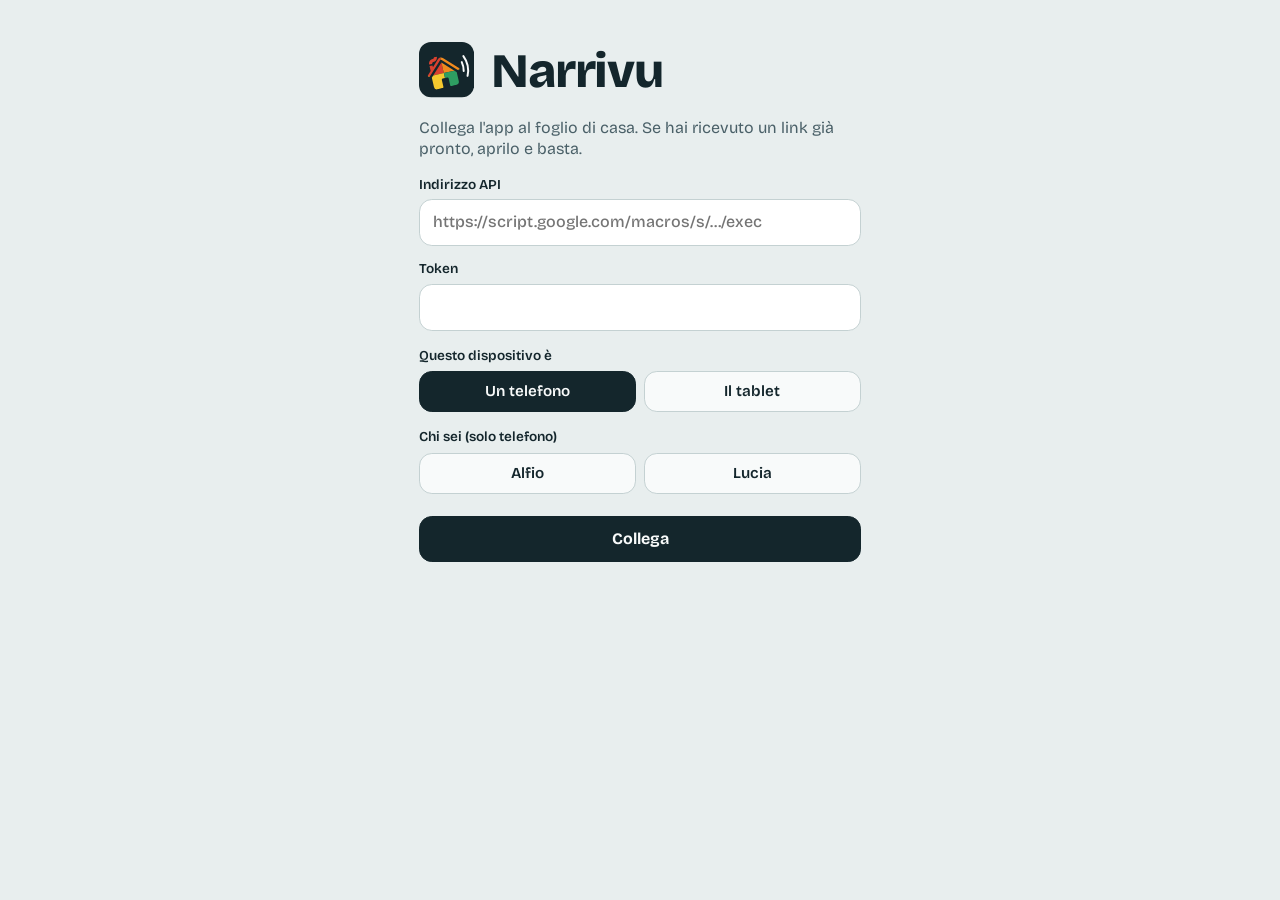
==== index.html @ bdf8d695 "Narrivu: agenda di famiglia (PWA + Apps Script + ntfy) Co-Authored-By: Claude Fable 5.2 <noreply@ant" ====
<!doctype html>
<html lang="it">
<head>
  <meta charset="utf-8">
  <meta name="viewport" content="width=device-width, initial-scale=1, viewport-fit=cover">
  <title>Narrivu</title>
  <meta name="theme-color" content="#E8EEEE">
  <meta name="mobile-web-app-capable" content="yes">
  <link rel="manifest" href="manifest.webmanifest">
  <link rel="icon" href="icon-192.png">
  <link rel="apple-touch-icon" href="icon-192.png">
  <link rel="preload" href="fonts/bricolage.woff2" as="font" type="font/woff2" crossorigin>
  <link rel="stylesheet" href="style.css">
</head>
<body>
  <div id="root"></div>
  <noscript>Serve JavaScript per usare il planner.</noscript>
  <script src="app.js"></script>
</body>
</html>
---- style.css ----
/* Planner di casa — stile. Licenza: GPL-3.0
   Idea: una lavagna fredda e chiara, con i "magneti" colorati delle persone
   come unico elemento forte. Tutto il resto resta in secondo piano. */

@font-face {
  font-family: "Bricolage Grotesque";
  src: url("fonts/bricolage.woff2") format("woff2");
  font-weight: 200 800;
  font-display: swap;
}

:root {
  --board: #E8EEEE;
  --paper: #F8FAFA;
  --ink: #14262C;
  --ink2: #4A6068;
  --line: #C4D1D2;
  --late: #B3261E;
  --soon: #F6D68A;
  --good: #2E9E62;
  /* Un magnete per persona: colore e colore del testo sopra di esso */
  --famiglia: #2F4650;
  --lucia: #C23B72;
  --eddie: #E8A020;
  --zaja: #25784B;
}
.p-famiglia { --pc: var(--famiglia); --pt: #fff; }
.p-lucia { --pc: var(--lucia); --pt: #fff; }
.p-eddie { --pc: var(--eddie); --pt: var(--ink); }
.p-zaja { --pc: var(--zaja); --pt: #fff; }

body.night {
  --board: #0D171A;
  --paper: #15232A;
  --ink: #DCE7E7;
  --ink2: #8FA5AA;
  --line: #27383E;
  --soon: #6B5A22;
}
body.night .display { filter: brightness(.72); }

* { box-sizing: border-box; }
html { font-family: "Bricolage Grotesque", system-ui, -apple-system, "Segoe UI", Roboto, sans-serif; font-optical-sizing: auto; -webkit-text-size-adjust: 100%; }
body { margin: 0; background: var(--board); color: var(--ink); font-size: 1rem; line-height: 1.3; -webkit-tap-highlight-color: transparent; }
body.sheet-open { overflow: hidden; }
button, input, select { font: inherit; color: inherit; }
button { cursor: pointer; }
h1, h2 { margin: 0; }
:focus-visible { outline: 3px solid var(--ink); outline-offset: 2px; }

.ico svg { width: 1.2em; height: 1.2em; fill: none; stroke: currentColor; stroke-width: 1.8; stroke-linecap: round; stroke-linejoin: round; vertical-align: -.2em; }

/* ------------------------------------------------------------------ */
/* Tablet                                                              */
/* ------------------------------------------------------------------ */
html.mode-display { font-size: min(1.25vw, 2vh); }
html.mode-display body { overflow: hidden; user-select: none; -webkit-user-select: none; }

.display {
  height: 100vh;
  width: 100vw;
  display: grid;
  grid-template-columns: minmax(0, 1fr) 27rem;
  grid-template-rows: auto minmax(0, 1fr);
  column-gap: 2.4rem;
  padding: 1.5rem 2.4rem 1.7rem;
}

.top {
  grid-column: 1 / -1;
  display: flex;
  align-items: baseline;
  gap: 1.6rem;
  padding-bottom: .9rem;
}
.top .date { font-size: 3.5rem; font-weight: 700; letter-spacing: -.02em; line-height: 1; flex: 1; }
.top .clock { font-size: 3.5rem; font-weight: 500; letter-spacing: -.02em; line-height: 1; }

.sync.ok::before { content: ""; display: inline-block; width: .8rem; height: .8rem; border-radius: 50%; background: var(--good); vertical-align: middle; }
.sync.off { color: var(--late); font-size: 1.15rem; font-weight: 600; }

.week { display: grid; grid-template-rows: minmax(min-content, 1.5fr) repeat(6, minmax(min-content, 1fr)) auto; min-height: 0; overflow: hidden; }

.day {
  display: grid;
  grid-template-columns: 7rem minmax(0, 1fr);
  gap: 1.2rem;
  align-items: center;
  border-top: 1px solid var(--line);
  padding: .15rem 0;
  min-height: 0;
}
.day.today { background: var(--paper); border-radius: 1.1rem; border-top-color: transparent; padding: .4rem .9rem .4rem .6rem; }

.dl { display: flex; flex-direction: column; align-items: center; line-height: 1; padding: .3rem 0; }
.dw { font-size: 1.2rem; font-weight: 600; color: var(--ink2); }
.dn { font-size: 2.7rem; font-weight: 700; letter-spacing: -.02em; }
.today .dl { background: var(--ink); color: var(--paper); border-radius: .9rem; padding: .7rem .4rem .6rem; gap: .2rem; }
.today .dw { color: inherit; opacity: .8; }
.today .dn { font-size: 3.4rem; }

.items { display: flex; flex-wrap: wrap; gap: .45rem .6rem; align-content: center; align-items: center; }

.mag {
  display: inline-flex;
  align-items: center;
  gap: .55rem;
  max-width: 100%;
  padding: .22rem .9rem .22rem .35rem;
  border-radius: .8rem;
  background: var(--pc, var(--ink));
  color: var(--pt, var(--paper));
  font-size: 1.4rem;
  font-weight: 600;
  line-height: 1.1;
}
.mag .tx { overflow: hidden; text-overflow: ellipsis; white-space: nowrap; }
.mag .t { font-weight: 800; }
.mag .au { flex: none; width: 1.7rem; height: 1.7rem; border-radius: 50%; display: grid; place-items: center; font-size: 1rem; font-weight: 800; background: rgba(255, 255, 255, .26); }
.p-eddie .au { background: rgba(20, 38, 44, .16); }
.mag .ico svg { width: 1.15em; height: 1.15em; }
.mag.rem { background: transparent; color: var(--ink); box-shadow: inset 0 0 0 .18rem var(--pc, var(--ink)); }
.mag.rem .au { background: var(--pc); color: var(--pt); }
.mag.past { opacity: .42; }
.more, .none { font-size: 1.2rem; font-weight: 500; color: var(--ink2); }

.legend { display: flex; flex-wrap: wrap; gap: .5rem; padding-top: .5rem; border-top: 1px solid var(--line); }
.mag.mini { font-size: 1.05rem; padding: .25rem .8rem; gap: .4rem; }

.side { display: grid; grid-template-rows: auto minmax(0, 1fr); gap: 1.3rem; min-height: 0; }
.panel { background: var(--paper); border-radius: 1.2rem; padding: 1.2rem 1.5rem 1rem; min-height: 0; overflow: hidden; }
.panel h2 { display: flex; justify-content: space-between; align-items: baseline; font-size: 1.7rem; font-weight: 700; letter-spacing: -.01em; margin-bottom: .6rem; }
.panel h2 small { font-size: 1.2rem; font-weight: 600; color: var(--ink2); }
.panel ul { list-style: none; margin: 0; padding: 0; }

.scad li { display: flex; justify-content: space-between; align-items: center; gap: 1rem; padding: .5rem 0; border-top: 1px solid var(--line); }
.scad li:first-child { border-top: 0; }
.scad .nm { font-size: 1.45rem; font-weight: 600; overflow: hidden; text-overflow: ellipsis; white-space: nowrap; }
.scad .bd { flex: none; font-size: 1.1rem; font-weight: 700; padding: .25rem .7rem; border-radius: .6rem; background: rgba(20, 38, 44, .08); color: var(--ink2); }
.scad .soon .bd { background: var(--soon); color: var(--ink); }
.scad .late .bd { background: var(--late); color: #fff; }
.scad .more, .scad .none { border-top: 0; }

.spesa ul { columns: 2; column-gap: 1.2rem; }
.spesa li { break-inside: avoid; position: relative; font-size: 1.35rem; font-weight: 500; line-height: 1.15; padding: .4rem 0 .4rem 1.9rem; overflow-wrap: anywhere; }
.spesa li::before { content: ""; position: absolute; left: 0; top: .5rem; width: 1.2rem; height: 1.2rem; border: .16rem solid var(--ink2); border-radius: .3rem; }
.spesa li.more, .spesa li.none { padding-left: 0; font-size: 1.2rem; color: var(--ink2); }
.spesa li.more::before, .spesa li.none::before { display: none; }

/* ------------------------------------------------------------------ */
/* Telefono                                                            */
/* ------------------------------------------------------------------ */
.phone { max-width: 640px; margin: 0 auto; min-height: 100dvh; display: flex; flex-direction: column; }
.bar {
  position: sticky; top: 0; z-index: 5;
  display: flex; align-items: center; gap: .6rem;
  padding: calc(.7rem + env(safe-area-inset-top)) 1rem .6rem;
  background: var(--board);
}
.bar h1 { font-size: 1.7rem; font-weight: 800; letter-spacing: -.02em; flex: 1; }
.who { display: inline-flex; gap: .4rem; align-items: center; border: 1.5px solid var(--line); background: var(--paper); border-radius: 999px; padding: .4rem .8rem; font-weight: 600; font-size: .95rem; }
.view { flex: 1; padding: .2rem 1rem 9rem; }

.tabs {
  position: fixed; left: 0; right: 0; bottom: 0; z-index: 6;
  max-width: 640px; margin: 0 auto;
  display: grid; grid-template-columns: repeat(4, 1fr);
  background: var(--paper); border-top: 1px solid var(--line);
  padding-bottom: env(safe-area-inset-bottom);
}
.tabs button { border: 0; background: none; padding: .55rem .2rem .5rem; display: flex; flex-direction: column; align-items: center; gap: .15rem; font-size: .75rem; font-weight: 600; color: var(--ink2); }
.tabs .ico svg { width: 1.55rem; height: 1.55rem; }
.tabs .on { color: var(--ink); font-weight: 800; }
.tabs .on .ico { background: var(--ink); color: var(--paper); border-radius: 999px; padding: .15rem 1rem; }

.fab {
  position: fixed; z-index: 7;
  right: max(1.1rem, calc(50vw - 320px + 1.1rem));
  bottom: calc(4.9rem + env(safe-area-inset-bottom));
  width: 3.5rem; height: 3.5rem; border-radius: 50%; border: 0;
  background: var(--ink); color: var(--paper);
  display: grid; place-items: center;
  box-shadow: 0 .4rem 1rem rgba(20, 38, 44, .28);
}
.fab .ico svg { width: 1.7rem; height: 1.7rem; stroke-width: 2.2; }

.dayh { display: flex; justify-content: space-between; align-items: center; font-size: .95rem; font-weight: 700; color: var(--ink2); margin: 1.3rem 0 .5rem; }
.dayh small { font-weight: 600; }
.block:first-child .dayh { margin-top: .4rem; }

.row {
  display: grid; grid-template-columns: 4.4rem minmax(0, 1fr) auto; gap: .7rem; align-items: center;
  width: 100%; text-align: left;
  background: var(--paper); border: 0; border-left: .35rem solid var(--pc, var(--line));
  border-radius: .9rem; padding: .75rem .85rem; margin-bottom: .5rem;
}
.row.past { opacity: .55; }
.row .when { font-size: .85rem; font-weight: 700; color: var(--ink2); line-height: 1.15; }
.row .main strong { display: block; font-size: 1.05rem; font-weight: 600; overflow-wrap: anywhere; }
.row .main em { display: block; font-style: normal; font-size: .85rem; color: var(--ink2); margin-top: .1rem; }
.row .meta { display: flex; flex-direction: column; align-items: flex-end; gap: .2rem; }
.row .meta small { font-size: .72rem; color: var(--ink2); }
.tag { display: inline-block; background: var(--pc); color: var(--pt); border-radius: .5rem; padding: .1rem .5rem; font-size: .75rem; font-weight: 700; }

.row.split { display: flex; padding: 0; overflow: hidden; border-left-color: var(--line); }
.row.split .grow { flex: 1; min-width: 0; display: flex; gap: .8rem; align-items: center; text-align: left; background: none; border: 0; padding: .75rem .85rem; }
.row.split > .btn { margin: .6rem .7rem .6rem 0; align-self: center; }
.badge { flex: none; min-width: 5.4rem; text-align: center; padding: .35rem .4rem; border-radius: .6rem; font-size: .8rem; font-weight: 700; background: rgba(20, 38, 44, .08); color: var(--ink2); }
.badge.soon { background: var(--soon); color: var(--ink); }
.badge.late { background: var(--late); color: #fff; }

.chips { display: flex; flex-wrap: wrap; gap: .5rem; }
.chipbtn { display: inline-flex; align-items: center; gap: .35rem; border: 1.5px solid var(--line); background: var(--paper); border-radius: 999px; padding: .55rem .95rem; font-size: .95rem; font-weight: 600; }
.chipbtn.on { background: var(--ink); border-color: var(--ink); color: var(--paper); }
.chipbtn.static { padding: .3rem .4rem .3rem .85rem; cursor: default; }
.chipbtn.static button { border: 0; background: rgba(20, 38, 44, .1); border-radius: 50%; width: 1.6rem; height: 1.6rem; padding: 0; display: grid; place-items: center; }
.chipbtn .ico svg { width: 1em; height: 1em; }

.inline { display: flex; gap: .5rem; margin-top: .8rem; }
.inline input { flex: 1; min-width: 0; }

.check { display: flex; align-items: center; gap: .8rem; padding: .75rem .2rem; border-bottom: 1px solid var(--line); font-size: 1.1rem; font-weight: 500; }
.check input { position: absolute; opacity: 0; width: 1px; height: 1px; }
.check .box { flex: none; width: 1.8rem; height: 1.8rem; border: 2px solid var(--ink); border-radius: .5rem; display: grid; place-items: center; color: transparent; }
.check .box .ico svg { width: 1.2rem; height: 1.2rem; stroke-width: 2.4; }
.check input:checked + .box { background: var(--ink); color: var(--paper); }
.check input:focus-visible + .box { outline: 3px solid var(--ink); outline-offset: 2px; }
.check.done .tx { text-decoration: line-through; opacity: .55; }

.empty { display: flex; flex-direction: column; gap: .3rem; padding: 3.5rem 1rem; text-align: center; color: var(--ink2); }
.empty strong { color: var(--ink); font-size: 1.1rem; }
.hint { color: var(--ink2); font-size: .88rem; margin: .5rem 0 0; }

/* Moduli */
input, select { width: 100%; padding: .75rem .8rem; border: 1.5px solid var(--line); border-radius: .8rem; background: #fff; color: #14262C; min-height: 2.9rem; }
input[type=radio], input[type=checkbox] { width: auto; min-height: 0; }
label { display: block; font-size: .85rem; font-weight: 600; margin-top: .9rem; }
label input, label select { margin-top: .35rem; font-weight: 500; font-size: 1rem; }
label small { font-weight: 500; color: var(--ink2); }
fieldset { border: 0; padding: 0; margin: 1rem 0 0; }
legend { font-size: .85rem; font-weight: 600; padding: 0; margin-bottom: .45rem; }
.two { display: grid; grid-template-columns: 1fr 1fr; gap: .7rem; }
.mono { font-family: ui-monospace, "SFMono-Regular", Menlo, monospace; font-size: .9em; overflow-wrap: anywhere; }

.seg { display: flex; flex-wrap: wrap; gap: .5rem; }
.seg label { margin: 0; font-size: .95rem; }
.seg.two label { flex: 1; }
.seg input { position: absolute; opacity: 0; width: 1px; height: 1px; }
.seg span { display: block; text-align: center; padding: .6rem 1rem; border: 1.5px solid var(--line); border-radius: .8rem; background: var(--paper); font-weight: 600; }
.seg input:checked + span { background: var(--pc, var(--ink)); border-color: var(--pc, var(--ink)); color: var(--pt, var(--paper)); }
.seg input:focus-visible + span { outline: 3px solid var(--ink); outline-offset: 2px; }

.btn { display: inline-block; text-align: center; text-decoration: none; font-weight: 700; border: 1.5px solid var(--ink); background: transparent; color: var(--ink); border-radius: .8rem; padding: .7rem 1.1rem; }
.btn.primary { background: var(--ink); color: var(--paper); }
.btn.danger { border-color: var(--late); color: var(--late); }
.btn.small { padding: .4rem .8rem; font-size: .85rem; border-width: 1.5px; }
.btn.wide { display: block; width: 100%; margin-top: .8rem; }
.row-btns { display: flex; gap: .5rem; flex-wrap: wrap; margin-top: .5rem; }

.backdrop { position: fixed; inset: 0; z-index: 20; background: rgba(10, 20, 24, .45); }
.sheet {
  position: fixed; left: 0; right: 0; bottom: 0; z-index: 21;
  max-width: 640px; margin: 0 auto; max-height: 92dvh; overflow: auto;
  background: var(--board); border-radius: 1.4rem 1.4rem 0 0;
  padding: 1rem 1.1rem calc(1.1rem + env(safe-area-inset-bottom));
  animation: up .18s ease-out;
}
.sheet header { display: flex; justify-content: space-between; align-items: center; }
.sheet h2 { font-size: 1.3rem; font-weight: 800; letter-spacing: -.01em; }
.sheet .x { border: 0; background: rgba(20, 38, 44, .08); border-radius: 50%; width: 2.4rem; height: 2.4rem; display: grid; place-items: center; }
.sheet footer { display: flex; gap: .6rem; margin-top: 1.3rem; }
.sheet footer .primary { flex: 1; }
@keyframes up { from { transform: translateY(1.5rem); opacity: .6; } to { transform: none; opacity: 1; } }

/* Il tablet usa la stessa finestra per le impostazioni: la porto al centro e più grande */
html.mode-display .sheet { left: 50%; right: auto; bottom: auto; top: 50%; transform: translate(-50%, -50%); width: 40rem; max-width: 90vw; border-radius: 1.4rem; font-size: 1.15rem; animation: none; }

.setup { max-width: 30rem; margin: 0 auto; padding: 2.5rem 1.2rem; }
.setup h1 { font-size: 3rem; font-weight: 800; letter-spacing: -.03em; }
.setup p { color: var(--ink2); }
.setup .btn { width: 100%; margin-top: 1.4rem; }

#toast {
  position: fixed; left: 50%; bottom: 6.8rem; z-index: 40; transform: translate(-50%, .6rem);
  background: var(--ink); color: var(--paper); padding: .7rem 1.1rem; border-radius: .8rem;
  font-size: .95rem; font-weight: 600; opacity: 0; pointer-events: none; transition: opacity .2s, transform .2s;
  max-width: 90vw; text-align: center;
}
#toast.show { opacity: 1; transform: translate(-50%, 0); }

@media (prefers-reduced-motion: reduce) {
  * { animation: none !important; transition: none !important; }
}

.logo { width: 1.15em; height: 1.15em; vertical-align: -.22em; margin-right: .35em; }
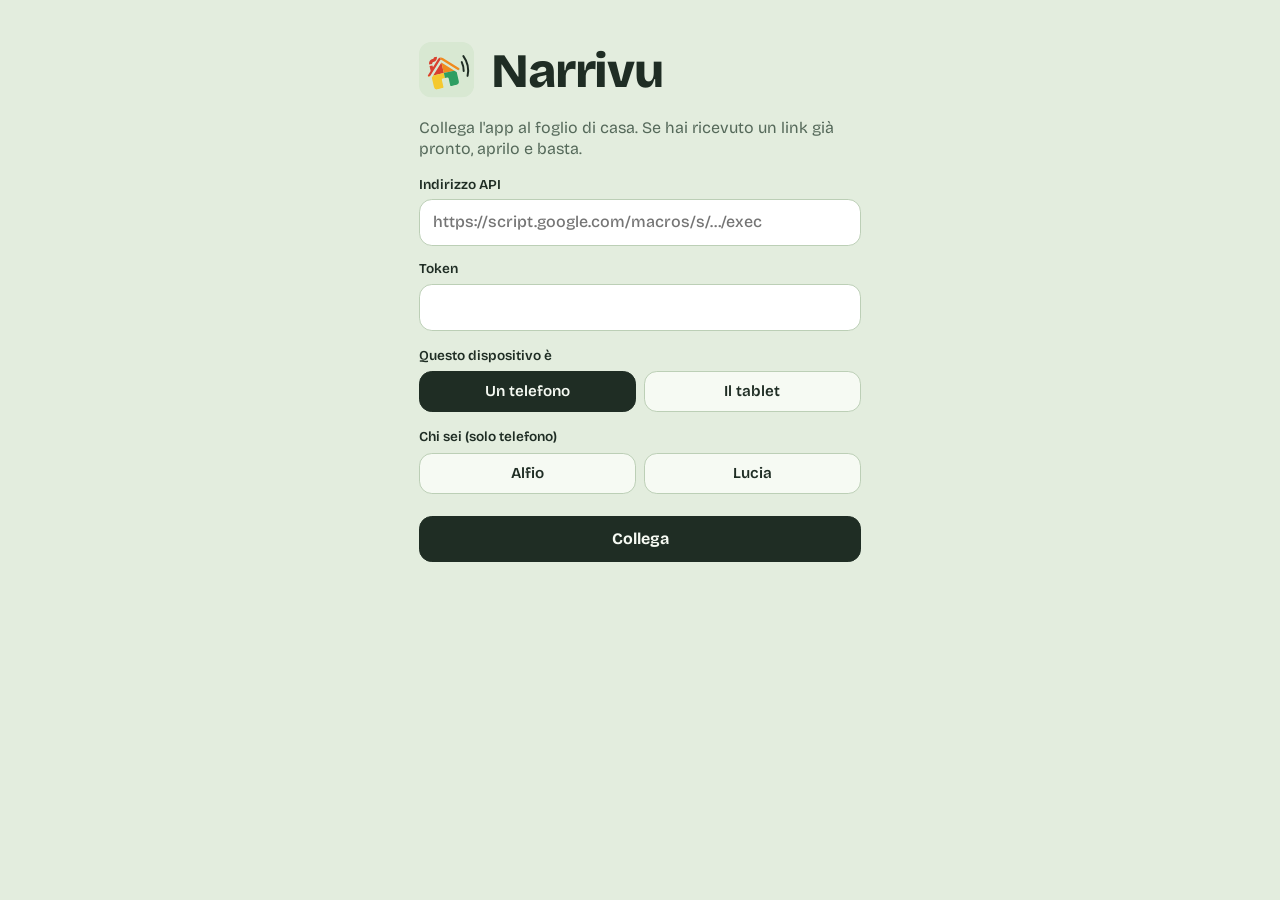
==== commit e19abeaa: "Palette salvia e nuovo sfondo del logo Co-Authored-By: Claude Sonnet 5.5 <noreply@anthropic.com> Cla" ====
--- a/index.html
+++ b/index.html
@@ -4,7 +4,7 @@
   <meta charset="utf-8">
   <meta name="viewport" content="width=device-width, initial-scale=1, viewport-fit=cover">
   <title>Narrivu</title>
-  <meta name="theme-color" content="#E8EEEE">
+  <meta name="theme-color" content="#E3EDDE">
   <meta name="mobile-web-app-capable" content="yes">
   <link rel="manifest" href="manifest.webmanifest">
   <link rel="icon" href="icon-192.png">
--- a/style.css
+++ b/style.css
@@ -10,19 +10,19 @@
 }
 
 :root {
-  --board: #E8EEEE;
-  --paper: #F8FAFA;
-  --ink: #14262C;
-  --ink2: #4A6068;
-  --line: #C4D1D2;
+  --board: #E3EDDE;
+  --paper: #F6FAF3;
+  --ink: #1F2D24;
+  --ink2: #55695A;
+  --line: #BCCFB6;
   --late: #B3261E;
   --soon: #F6D68A;
   --good: #2E9E62;
   /* Un magnete per persona: colore e colore del testo sopra di esso */
-  --famiglia: #2F4650;
+  --famiglia: #2F3E36;
   --lucia: #C23B72;
   --eddie: #E8A020;
-  --zaja: #25784B;
+  --zaja: #2C8A55;
 }
 .p-famiglia { --pc: var(--famiglia); --pt: #fff; }
 .p-lucia { --pc: var(--lucia); --pt: #fff; }
@@ -30,11 +30,11 @@
 .p-zaja { --pc: var(--zaja); --pt: #fff; }
 
 body.night {
-  --board: #0D171A;
-  --paper: #15232A;
-  --ink: #DCE7E7;
-  --ink2: #8FA5AA;
-  --line: #27383E;
+  --board: #111A14;
+  --paper: #1A261E;
+  --ink: #DCE8D9;
+  --ink2: #93A897;
+  --line: #2A392F;
   --soon: #6B5A22;
 }
 body.night .display { filter: brightness(.72); }
@@ -117,7 +117,7 @@
 .mag .tx { overflow: hidden; text-overflow: ellipsis; white-space: nowrap; }
 .mag .t { font-weight: 800; }
 .mag .au { flex: none; width: 1.7rem; height: 1.7rem; border-radius: 50%; display: grid; place-items: center; font-size: 1rem; font-weight: 800; background: rgba(255, 255, 255, .26); }
-.p-eddie .au { background: rgba(20, 38, 44, .16); }
+.p-eddie .au { background: rgba(31, 45, 36, .16); }
 .mag .ico svg { width: 1.15em; height: 1.15em; }
 .mag.rem { background: transparent; color: var(--ink); box-shadow: inset 0 0 0 .18rem var(--pc, var(--ink)); }
 .mag.rem .au { background: var(--pc); color: var(--pt); }
@@ -136,7 +136,7 @@
 .scad li { display: flex; justify-content: space-between; align-items: center; gap: 1rem; padding: .5rem 0; border-top: 1px solid var(--line); }
 .scad li:first-child { border-top: 0; }
 .scad .nm { font-size: 1.45rem; font-weight: 600; overflow: hidden; text-overflow: ellipsis; white-space: nowrap; }
-.scad .bd { flex: none; font-size: 1.1rem; font-weight: 700; padding: .25rem .7rem; border-radius: .6rem; background: rgba(20, 38, 44, .08); color: var(--ink2); }
+.scad .bd { flex: none; font-size: 1.1rem; font-weight: 700; padding: .25rem .7rem; border-radius: .6rem; background: rgba(31, 45, 36, .08); color: var(--ink2); }
 .scad .soon .bd { background: var(--soon); color: var(--ink); }
 .scad .late .bd { background: var(--late); color: #fff; }
 .scad .more, .scad .none { border-top: 0; }
@@ -180,7 +180,7 @@
   width: 3.5rem; height: 3.5rem; border-radius: 50%; border: 0;
   background: var(--ink); color: var(--paper);
   display: grid; place-items: center;
-  box-shadow: 0 .4rem 1rem rgba(20, 38, 44, .28);
+  box-shadow: 0 .4rem 1rem rgba(31, 45, 36, .28);
 }
 .fab .ico svg { width: 1.7rem; height: 1.7rem; stroke-width: 2.2; }
 
@@ -205,7 +205,7 @@
 .row.split { display: flex; padding: 0; overflow: hidden; border-left-color: var(--line); }
 .row.split .grow { flex: 1; min-width: 0; display: flex; gap: .8rem; align-items: center; text-align: left; background: none; border: 0; padding: .75rem .85rem; }
 .row.split > .btn { margin: .6rem .7rem .6rem 0; align-self: center; }
-.badge { flex: none; min-width: 5.4rem; text-align: center; padding: .35rem .4rem; border-radius: .6rem; font-size: .8rem; font-weight: 700; background: rgba(20, 38, 44, .08); color: var(--ink2); }
+.badge { flex: none; min-width: 5.4rem; text-align: center; padding: .35rem .4rem; border-radius: .6rem; font-size: .8rem; font-weight: 700; background: rgba(31, 45, 36, .08); color: var(--ink2); }
 .badge.soon { background: var(--soon); color: var(--ink); }
 .badge.late { background: var(--late); color: #fff; }
 
@@ -213,7 +213,7 @@
 .chipbtn { display: inline-flex; align-items: center; gap: .35rem; border: 1.5px solid var(--line); background: var(--paper); border-radius: 999px; padding: .55rem .95rem; font-size: .95rem; font-weight: 600; }
 .chipbtn.on { background: var(--ink); border-color: var(--ink); color: var(--paper); }
 .chipbtn.static { padding: .3rem .4rem .3rem .85rem; cursor: default; }
-.chipbtn.static button { border: 0; background: rgba(20, 38, 44, .1); border-radius: 50%; width: 1.6rem; height: 1.6rem; padding: 0; display: grid; place-items: center; }
+.chipbtn.static button { border: 0; background: rgba(31, 45, 36, .1); border-radius: 50%; width: 1.6rem; height: 1.6rem; padding: 0; display: grid; place-items: center; }
 .chipbtn .ico svg { width: 1em; height: 1em; }
 
 .inline { display: flex; gap: .5rem; margin-top: .8rem; }
@@ -232,7 +232,7 @@
 .hint { color: var(--ink2); font-size: .88rem; margin: .5rem 0 0; }
 
 /* Moduli */
-input, select { width: 100%; padding: .75rem .8rem; border: 1.5px solid var(--line); border-radius: .8rem; background: #fff; color: #14262C; min-height: 2.9rem; }
+input, select { width: 100%; padding: .75rem .8rem; border: 1.5px solid var(--line); border-radius: .8rem; background: #fff; color: #1F2D24; min-height: 2.9rem; }
 input[type=radio], input[type=checkbox] { width: auto; min-height: 0; }
 label { display: block; font-size: .85rem; font-weight: 600; margin-top: .9rem; }
 label input, label select { margin-top: .35rem; font-weight: 500; font-size: 1rem; }
@@ -257,7 +257,7 @@
 .btn.wide { display: block; width: 100%; margin-top: .8rem; }
 .row-btns { display: flex; gap: .5rem; flex-wrap: wrap; margin-top: .5rem; }
 
-.backdrop { position: fixed; inset: 0; z-index: 20; background: rgba(10, 20, 24, .45); }
+.backdrop { position: fixed; inset: 0; z-index: 20; background: rgba(14, 22, 17, .45); }
 .sheet {
   position: fixed; left: 0; right: 0; bottom: 0; z-index: 21;
   max-width: 640px; margin: 0 auto; max-height: 92dvh; overflow: auto;
@@ -267,7 +267,7 @@
 }
 .sheet header { display: flex; justify-content: space-between; align-items: center; }
 .sheet h2 { font-size: 1.3rem; font-weight: 800; letter-spacing: -.01em; }
-.sheet .x { border: 0; background: rgba(20, 38, 44, .08); border-radius: 50%; width: 2.4rem; height: 2.4rem; display: grid; place-items: center; }
+.sheet .x { border: 0; background: rgba(31, 45, 36, .08); border-radius: 50%; width: 2.4rem; height: 2.4rem; display: grid; place-items: center; }
 .sheet footer { display: flex; gap: .6rem; margin-top: 1.3rem; }
 .sheet footer .primary { flex: 1; }
 @keyframes up { from { transform: translateY(1.5rem); opacity: .6; } to { transform: none; opacity: 1; } }
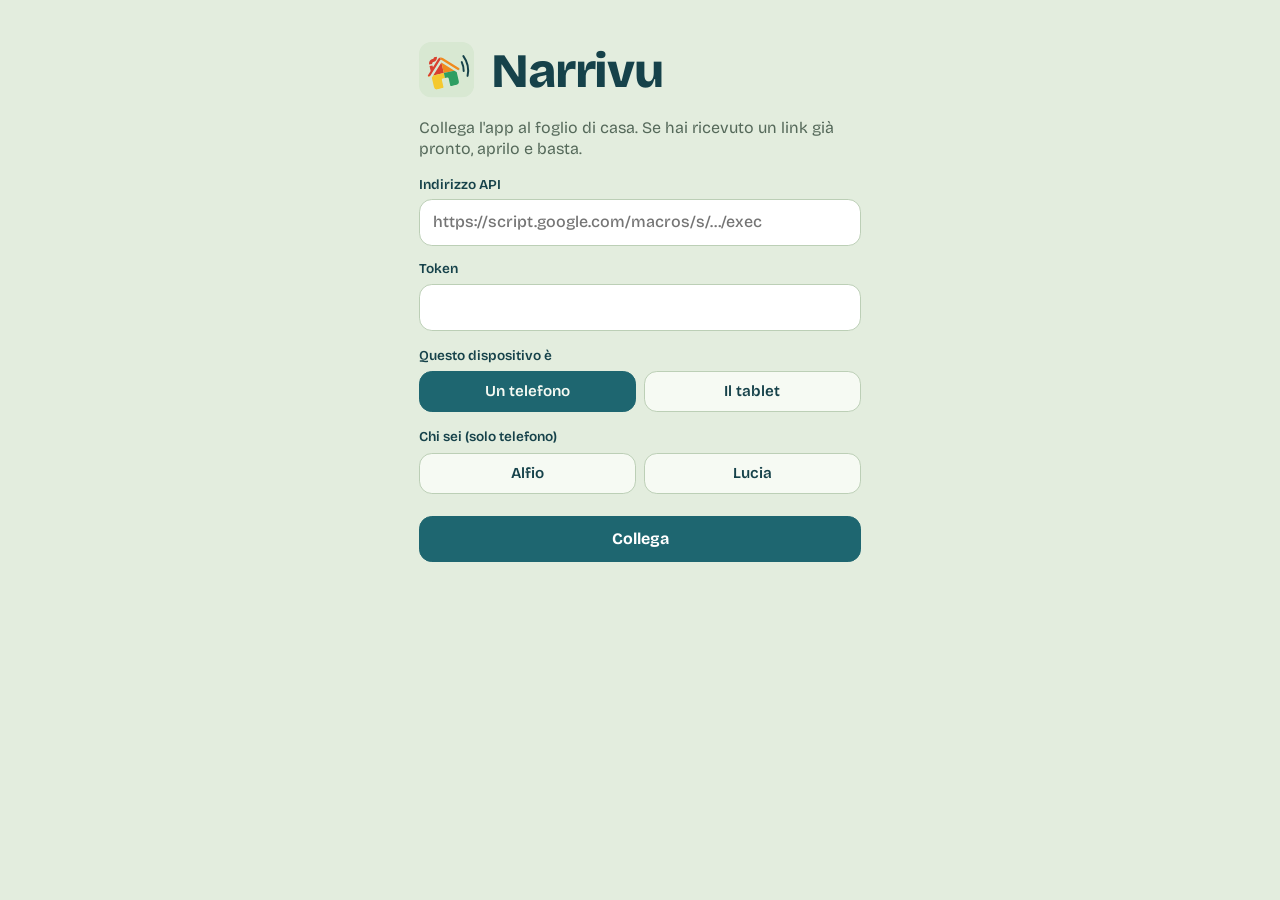
==== commit 07993993: "App: modulo sempre raggiungibile con la tastiera (Salva fisso), «Chi sei» in cima (v13) Co-Authored-" ====
--- a/index.html
+++ b/index.html
@@ -2,7 +2,7 @@
 <html lang="it">
 <head>
   <meta charset="utf-8">
-  <meta name="viewport" content="width=device-width, initial-scale=1, viewport-fit=cover">
+  <meta name="viewport" content="width=device-width, initial-scale=1, viewport-fit=cover, interactive-widget=resizes-content">
   <title>Narrivu</title>
   <meta name="theme-color" content="#E3EDDE">
   <meta name="mobile-web-app-capable" content="yes">
--- a/style.css
+++ b/style.css
@@ -12,14 +12,16 @@
 :root {
   --board: #E3EDDE;
   --paper: #F6FAF3;
-  --ink: #1F2D24;
+  --ink: #16424A;
+  --petrol: #1E6670;
+  --on-petrol: #FFFFFF;
   --ink2: #55695A;
   --line: #BCCFB6;
   --late: #B3261E;
   --soon: #F6D68A;
   --good: #2E9E62;
   /* Un magnete per persona: colore e colore del testo sopra di esso */
-  --famiglia: #2F3E36;
+  --famiglia: #1E6670;
   --lucia: #C23B72;
   --eddie: #E8A020;
   --zaja: #2C8A55;
@@ -32,7 +34,9 @@
 body.night {
   --board: #111A14;
   --paper: #1A261E;
-  --ink: #DCE8D9;
+  --ink: #D4EBEC;
+  --petrol: #5DB0B8;
+  --on-petrol: #0C2226;
   --ink2: #93A897;
   --line: #2A392F;
   --soon: #6B5A22;
@@ -46,7 +50,7 @@
 button, input, select { font: inherit; color: inherit; }
 button { cursor: pointer; }
 h1, h2 { margin: 0; }
-:focus-visible { outline: 3px solid var(--ink); outline-offset: 2px; }
+:focus-visible { outline: 3px solid var(--petrol); outline-offset: 2px; }
 
 .ico svg { width: 1.2em; height: 1.2em; fill: none; stroke: currentColor; stroke-width: 1.8; stroke-linecap: round; stroke-linejoin: round; vertical-align: -.2em; }
 
@@ -95,7 +99,7 @@
 .dl { display: flex; flex-direction: column; align-items: center; line-height: 1; padding: .3rem 0; }
 .dw { font-size: 1.2rem; font-weight: 600; color: var(--ink2); }
 .dn { font-size: 2.7rem; font-weight: 700; letter-spacing: -.02em; }
-.today .dl { background: var(--ink); color: var(--paper); border-radius: .9rem; padding: .7rem .4rem .6rem; gap: .2rem; }
+.today .dl { background: var(--petrol); color: var(--on-petrol); border-radius: .9rem; padding: .7rem .4rem .6rem; gap: .2rem; }
 .today .dw { color: inherit; opacity: .8; }
 .today .dn { font-size: 3.4rem; }
 
@@ -108,7 +112,7 @@
   max-width: 100%;
   padding: .22rem .9rem .22rem .35rem;
   border-radius: .8rem;
-  background: var(--pc, var(--ink));
+  background: var(--pc, var(--petrol));
   color: var(--pt, var(--paper));
   font-size: 1.4rem;
   font-weight: 600;
@@ -117,9 +121,9 @@
 .mag .tx { overflow: hidden; text-overflow: ellipsis; white-space: nowrap; }
 .mag .t { font-weight: 800; }
 .mag .au { flex: none; width: 1.7rem; height: 1.7rem; border-radius: 50%; display: grid; place-items: center; font-size: 1rem; font-weight: 800; background: rgba(255, 255, 255, .26); }
-.p-eddie .au { background: rgba(31, 45, 36, .16); }
+.p-eddie .au { background: rgba(22, 66, 74, .16); }
 .mag .ico svg { width: 1.15em; height: 1.15em; }
-.mag.rem { background: transparent; color: var(--ink); box-shadow: inset 0 0 0 .18rem var(--pc, var(--ink)); }
+.mag.rem { background: transparent; color: var(--ink); box-shadow: inset 0 0 0 .18rem var(--pc, var(--petrol)); }
 .mag.rem .au { background: var(--pc); color: var(--pt); }
 .mag.past { opacity: .42; }
 .more, .none { font-size: 1.2rem; font-weight: 500; color: var(--ink2); }
@@ -136,7 +140,7 @@
 .scad li { display: flex; justify-content: space-between; align-items: center; gap: 1rem; padding: .5rem 0; border-top: 1px solid var(--line); }
 .scad li:first-child { border-top: 0; }
 .scad .nm { font-size: 1.45rem; font-weight: 600; overflow: hidden; text-overflow: ellipsis; white-space: nowrap; }
-.scad .bd { flex: none; font-size: 1.1rem; font-weight: 700; padding: .25rem .7rem; border-radius: .6rem; background: rgba(31, 45, 36, .08); color: var(--ink2); }
+.scad .bd { flex: none; font-size: 1.1rem; font-weight: 700; padding: .25rem .7rem; border-radius: .6rem; background: rgba(22, 66, 74, .08); color: var(--ink2); }
 .scad .soon .bd { background: var(--soon); color: var(--ink); }
 .scad .late .bd { background: var(--late); color: #fff; }
 .scad .more, .scad .none { border-top: 0; }
@@ -171,16 +175,16 @@
 .tabs button { border: 0; background: none; padding: .55rem .2rem .5rem; display: flex; flex-direction: column; align-items: center; gap: .15rem; font-size: .75rem; font-weight: 600; color: var(--ink2); }
 .tabs .ico svg { width: 1.55rem; height: 1.55rem; }
 .tabs .on { color: var(--ink); font-weight: 800; }
-.tabs .on .ico { background: var(--ink); color: var(--paper); border-radius: 999px; padding: .15rem 1rem; }
+.tabs .on .ico { background: var(--petrol); color: var(--on-petrol); border-radius: 999px; padding: .15rem 1rem; }
 
 .fab {
   position: fixed; z-index: 7;
   right: max(1.1rem, calc(50vw - 320px + 1.1rem));
   bottom: calc(4.9rem + env(safe-area-inset-bottom));
   width: 3.5rem; height: 3.5rem; border-radius: 50%; border: 0;
-  background: var(--ink); color: var(--paper);
+  background: var(--petrol); color: var(--on-petrol);
   display: grid; place-items: center;
-  box-shadow: 0 .4rem 1rem rgba(31, 45, 36, .28);
+  box-shadow: 0 .4rem 1rem rgba(22, 66, 74, .28);
 }
 .fab .ico svg { width: 1.7rem; height: 1.7rem; stroke-width: 2.2; }
 
@@ -205,15 +209,15 @@
 .row.split { display: flex; padding: 0; overflow: hidden; border-left-color: var(--line); }
 .row.split .grow { flex: 1; min-width: 0; display: flex; gap: .8rem; align-items: center; text-align: left; background: none; border: 0; padding: .75rem .85rem; }
 .row.split > .btn { margin: .6rem .7rem .6rem 0; align-self: center; }
-.badge { flex: none; min-width: 5.4rem; text-align: center; padding: .35rem .4rem; border-radius: .6rem; font-size: .8rem; font-weight: 700; background: rgba(31, 45, 36, .08); color: var(--ink2); }
+.badge { flex: none; min-width: 5.4rem; text-align: center; padding: .35rem .4rem; border-radius: .6rem; font-size: .8rem; font-weight: 700; background: rgba(22, 66, 74, .08); color: var(--ink2); }
 .badge.soon { background: var(--soon); color: var(--ink); }
 .badge.late { background: var(--late); color: #fff; }
 
 .chips { display: flex; flex-wrap: wrap; gap: .5rem; }
 .chipbtn { display: inline-flex; align-items: center; gap: .35rem; border: 1.5px solid var(--line); background: var(--paper); border-radius: 999px; padding: .55rem .95rem; font-size: .95rem; font-weight: 600; }
-.chipbtn.on { background: var(--ink); border-color: var(--ink); color: var(--paper); }
+.chipbtn.on { background: var(--petrol); border-color: var(--petrol); color: var(--on-petrol); }
 .chipbtn.static { padding: .3rem .4rem .3rem .85rem; cursor: default; }
-.chipbtn.static button { border: 0; background: rgba(31, 45, 36, .1); border-radius: 50%; width: 1.6rem; height: 1.6rem; padding: 0; display: grid; place-items: center; }
+.chipbtn.static button { border: 0; background: rgba(22, 66, 74, .1); border-radius: 50%; width: 1.6rem; height: 1.6rem; padding: 0; display: grid; place-items: center; }
 .chipbtn .ico svg { width: 1em; height: 1em; }
 
 .inline { display: flex; gap: .5rem; margin-top: .8rem; }
@@ -223,8 +227,8 @@
 .check input { position: absolute; opacity: 0; width: 1px; height: 1px; }
 .check .box { flex: none; width: 1.8rem; height: 1.8rem; border: 2px solid var(--ink); border-radius: .5rem; display: grid; place-items: center; color: transparent; }
 .check .box .ico svg { width: 1.2rem; height: 1.2rem; stroke-width: 2.4; }
-.check input:checked + .box { background: var(--ink); color: var(--paper); }
-.check input:focus-visible + .box { outline: 3px solid var(--ink); outline-offset: 2px; }
+.check input:checked + .box { background: var(--petrol); color: var(--on-petrol); }
+.check input:focus-visible + .box { outline: 3px solid var(--petrol); outline-offset: 2px; }
 .check.done .tx { text-decoration: line-through; opacity: .55; }
 
 .empty { display: flex; flex-direction: column; gap: .3rem; padding: 3.5rem 1rem; text-align: center; color: var(--ink2); }
@@ -232,7 +236,7 @@
 .hint { color: var(--ink2); font-size: .88rem; margin: .5rem 0 0; }
 
 /* Moduli */
-input, select { width: 100%; padding: .75rem .8rem; border: 1.5px solid var(--line); border-radius: .8rem; background: #fff; color: #1F2D24; min-height: 2.9rem; }
+input, select { width: 100%; padding: .75rem .8rem; border: 1.5px solid var(--line); border-radius: .8rem; background: #fff; color: var(--ink); min-height: 2.9rem; }
 input[type=radio], input[type=checkbox] { width: auto; min-height: 0; }
 label { display: block; font-size: .85rem; font-weight: 600; margin-top: .9rem; }
 label input, label select { margin-top: .35rem; font-weight: 500; font-size: 1rem; }
@@ -247,11 +251,11 @@
 .seg.two label { flex: 1; }
 .seg input { position: absolute; opacity: 0; width: 1px; height: 1px; }
 .seg span { display: block; text-align: center; padding: .6rem 1rem; border: 1.5px solid var(--line); border-radius: .8rem; background: var(--paper); font-weight: 600; }
-.seg input:checked + span { background: var(--pc, var(--ink)); border-color: var(--pc, var(--ink)); color: var(--pt, var(--paper)); }
-.seg input:focus-visible + span { outline: 3px solid var(--ink); outline-offset: 2px; }
-
-.btn { display: inline-block; text-align: center; text-decoration: none; font-weight: 700; border: 1.5px solid var(--ink); background: transparent; color: var(--ink); border-radius: .8rem; padding: .7rem 1.1rem; }
-.btn.primary { background: var(--ink); color: var(--paper); }
+.seg input:checked + span { background: var(--pc, var(--petrol)); border-color: var(--pc, var(--petrol)); color: var(--pt, var(--paper)); }
+.seg input:focus-visible + span { outline: 3px solid var(--petrol); outline-offset: 2px; }
+
+.btn { display: inline-block; text-align: center; text-decoration: none; font-weight: 700; border: 1.5px solid var(--petrol); background: transparent; color: var(--ink); border-radius: .8rem; padding: .7rem 1.1rem; }
+.btn.primary { background: var(--petrol); color: var(--on-petrol); }
 .btn.danger { border-color: var(--late); color: var(--late); }
 .btn.small { padding: .4rem .8rem; font-size: .85rem; border-width: 1.5px; }
 .btn.wide { display: block; width: 100%; margin-top: .8rem; }
@@ -260,15 +264,16 @@
 .backdrop { position: fixed; inset: 0; z-index: 20; background: rgba(14, 22, 17, .45); }
 .sheet {
   position: fixed; left: 0; right: 0; bottom: 0; z-index: 21;
-  max-width: 640px; margin: 0 auto; max-height: 92dvh; overflow: auto;
+  max-width: 640px; margin: 0 auto; max-height: 92dvh; overflow: hidden; display: flex; flex-direction: column;
   background: var(--board); border-radius: 1.4rem 1.4rem 0 0;
   padding: 1rem 1.1rem calc(1.1rem + env(safe-area-inset-bottom));
   animation: up .18s ease-out;
 }
 .sheet header { display: flex; justify-content: space-between; align-items: center; }
 .sheet h2 { font-size: 1.3rem; font-weight: 800; letter-spacing: -.01em; }
-.sheet .x { border: 0; background: rgba(31, 45, 36, .08); border-radius: 50%; width: 2.4rem; height: 2.4rem; display: grid; place-items: center; }
-.sheet footer { display: flex; gap: .6rem; margin-top: 1.3rem; }
+.sheet .x { border: 0; background: rgba(22, 66, 74, .08); border-radius: 50%; width: 2.4rem; height: 2.4rem; display: grid; place-items: center; }
+.sheet .body { overflow-y: auto; min-height: 0; padding-bottom: .2rem; }
+.sheet footer { display: flex; gap: .6rem; margin-top: .9rem; flex: none; }
 .sheet footer .primary { flex: 1; }
 @keyframes up { from { transform: translateY(1.5rem); opacity: .6; } to { transform: none; opacity: 1; } }
 
@@ -282,7 +287,7 @@
 
 #toast {
   position: fixed; left: 50%; bottom: 6.8rem; z-index: 40; transform: translate(-50%, .6rem);
-  background: var(--ink); color: var(--paper); padding: .7rem 1.1rem; border-radius: .8rem;
+  background: var(--petrol); color: var(--on-petrol); padding: .7rem 1.1rem; border-radius: .8rem;
   font-size: .95rem; font-weight: 600; opacity: 0; pointer-events: none; transition: opacity .2s, transform .2s;
   max-width: 90vw; text-align: center;
 }
